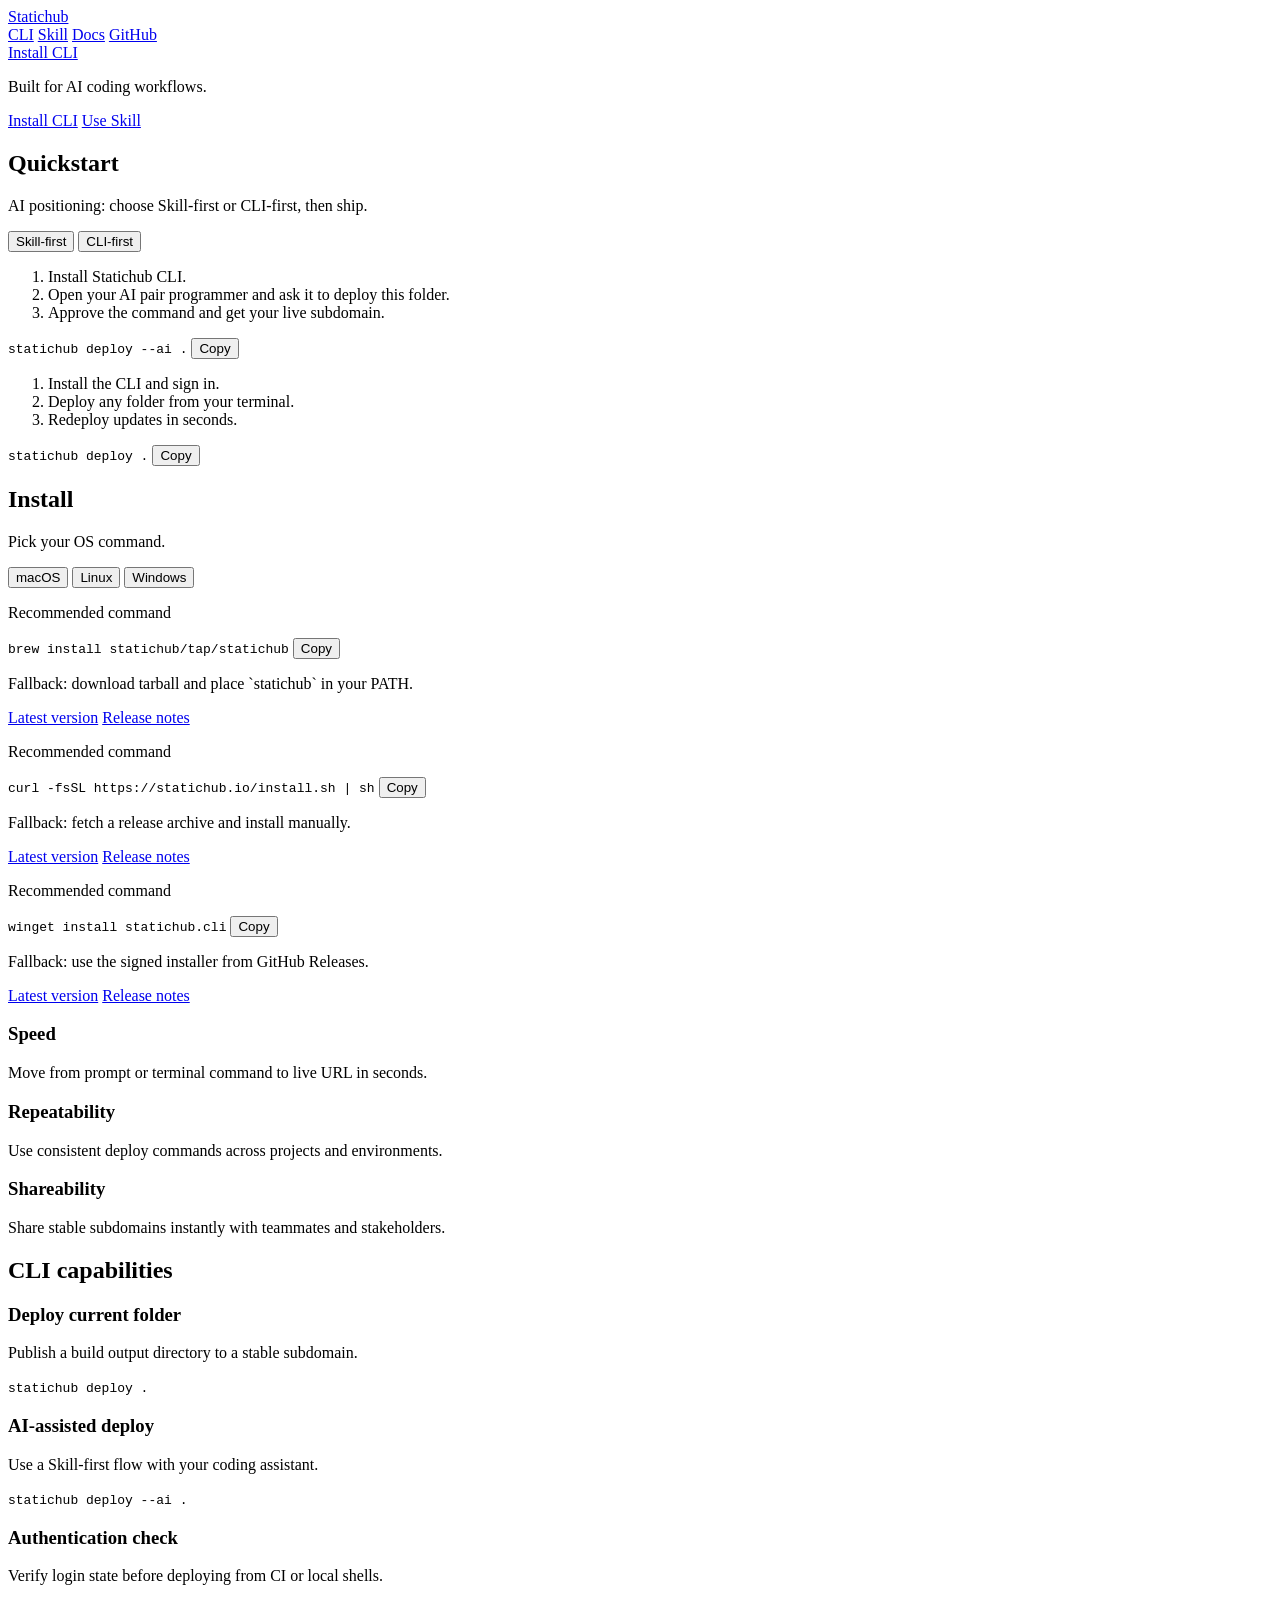
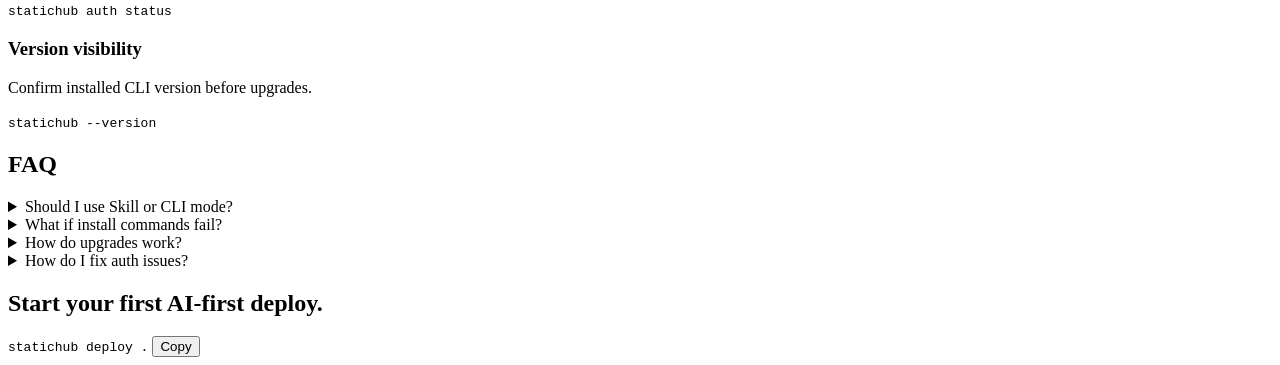
==== server/static/home/index.html @ 561e4739 "feat: align homepage sections with CLI AI design spec" ====
<!doctype html>
<html lang="en">
  <head>
    <meta charset="UTF-8" />
    <meta name="viewport" content="width=device-width, initial-scale=1.0" />
    <title>Statichub | AI-first static deploys from your terminal</title>
    <link rel="stylesheet" href="/__home/home.css" />
  </head>
  <body>
    <header class="site-header">
      <div class="wrap header-inner">
        <a class="brand" href="/">Statichub</a>
        <nav class="top-nav" aria-label="Primary">
          <a href="#capabilities">CLI</a>
          <a href="#quickstart">Skill</a>
          <a href="https://statichub.io/docs">Docs</a>
          <a href="https://github.com/statichubhq/statichub">GitHub</a>
        </nav>
        <a class="header-cta" href="#install">Install CLI</a>
      </div>
    </header>

    <main class="wrap main">
      <section class="intro-strip">
        <p class="intro-line">Built for AI coding workflows.</p>
        <div class="intro-actions">
          <a class="intro-cta intro-cta-primary" href="#install">Install CLI</a>
          <a class="intro-cta intro-cta-secondary" href="#quickstart">Use Skill</a>
        </div>
      </section>

      <section class="panel" id="quickstart">
        <div class="section-head">
          <h2>Quickstart</h2>
          <p>AI positioning: choose Skill-first or CLI-first, then ship.</p>
        </div>

        <div class="tabs" data-tabs="quickstart">
          <div class="tab-list" role="tablist" aria-label="Quickstart path">
            <button class="tab-btn is-active" data-tab-target="skill" role="tab" aria-selected="true">Skill-first</button>
            <button class="tab-btn" data-tab-target="cli" role="tab" aria-selected="false">CLI-first</button>
          </div>

          <article class="tab-panel is-active" data-tab-panel="skill" role="tabpanel">
            <ol>
              <li>Install Statichub CLI.</li>
              <li>Open your AI pair programmer and ask it to deploy this folder.</li>
              <li>Approve the command and get your live subdomain.</li>
            </ol>
            <div class="code-block">
              <code id="quickstart-skill-cmd">statichub deploy --ai .</code>
              <button class="copy-btn" data-copy-target="quickstart-skill-cmd">Copy</button>
            </div>
          </article>

          <article class="tab-panel" data-tab-panel="cli" role="tabpanel">
            <ol>
              <li>Install the CLI and sign in.</li>
              <li>Deploy any folder from your terminal.</li>
              <li>Redeploy updates in seconds.</li>
            </ol>
            <div class="code-block">
              <code id="quickstart-cli-cmd">statichub deploy .</code>
              <button class="copy-btn" data-copy-target="quickstart-cli-cmd">Copy</button>
            </div>
          </article>
        </div>
      </section>

      <section class="panel" id="install">
        <div class="section-head">
          <h2>Install</h2>
          <p>Pick your OS command.</p>
        </div>

        <div class="tabs" data-tabs="install">
          <div class="tab-list" role="tablist" aria-label="Operating system">
            <button class="tab-btn is-active" data-tab-target="macos" role="tab" aria-selected="true">macOS</button>
            <button class="tab-btn" data-tab-target="linux" role="tab" aria-selected="false">Linux</button>
            <button class="tab-btn" data-tab-target="windows" role="tab" aria-selected="false">Windows</button>
          </div>

          <article class="tab-panel is-active" data-tab-panel="macos" role="tabpanel">
            <p class="install-label">Recommended command</p>
            <div class="code-block">
              <code id="install-macos-cmd">brew install statichub/tap/statichub</code>
              <button class="copy-btn" data-copy-target="install-macos-cmd">Copy</button>
            </div>
            <p class="install-fallback">Fallback: download tarball and place `statichub` in your PATH.</p>
            <p class="install-links">
              <a href="https://github.com/statichubhq/statichub/releases/latest">Latest version</a>
              <a href="https://github.com/statichubhq/statichub/releases">Release notes</a>
            </p>
          </article>

          <article class="tab-panel" data-tab-panel="linux" role="tabpanel">
            <p class="install-label">Recommended command</p>
            <div class="code-block">
              <code id="install-linux-cmd">curl -fsSL https://statichub.io/install.sh | sh</code>
              <button class="copy-btn" data-copy-target="install-linux-cmd">Copy</button>
            </div>
            <p class="install-fallback">Fallback: fetch a release archive and install manually.</p>
            <p class="install-links">
              <a href="https://github.com/statichubhq/statichub/releases/latest">Latest version</a>
              <a href="https://github.com/statichubhq/statichub/releases">Release notes</a>
            </p>
          </article>

          <article class="tab-panel" data-tab-panel="windows" role="tabpanel">
            <p class="install-label">Recommended command</p>
            <div class="code-block">
              <code id="install-windows-cmd">winget install statichub.cli</code>
              <button class="copy-btn" data-copy-target="install-windows-cmd">Copy</button>
            </div>
            <p class="install-fallback">Fallback: use the signed installer from GitHub Releases.</p>
            <p class="install-links">
              <a href="https://github.com/statichubhq/statichub/releases/latest">Latest version</a>
              <a href="https://github.com/statichubhq/statichub/releases">Release notes</a>
            </p>
          </article>
        </div>
      </section>

      <section class="values" aria-label="Core values">
        <article class="value-card">
          <h3>Speed</h3>
          <p>Move from prompt or terminal command to live URL in seconds.</p>
        </article>
        <article class="value-card">
          <h3>Repeatability</h3>
          <p>Use consistent deploy commands across projects and environments.</p>
        </article>
        <article class="value-card">
          <h3>Shareability</h3>
          <p>Share stable subdomains instantly with teammates and stakeholders.</p>
        </article>
      </section>

      <section class="capabilities-grid" id="capabilities">
        <div class="section-head">
          <h2>CLI capabilities</h2>
        </div>
        <article class="cap-card">
          <h3>Deploy current folder</h3>
          <p>Publish a build output directory to a stable subdomain.</p>
          <code>statichub deploy .</code>
        </article>
        <article class="cap-card">
          <h3>AI-assisted deploy</h3>
          <p>Use a Skill-first flow with your coding assistant.</p>
          <code>statichub deploy --ai .</code>
        </article>
        <article class="cap-card">
          <h3>Authentication check</h3>
          <p>Verify login state before deploying from CI or local shells.</p>
          <code>statichub auth status</code>
        </article>
        <article class="cap-card">
          <h3>Version visibility</h3>
          <p>Confirm installed CLI version before upgrades.</p>
          <code>statichub --version</code>
        </article>
      </section>

      <section class="panel faq" id="faq">
        <div class="section-head">
          <h2>FAQ</h2>
        </div>
        <details>
          <summary>Should I use Skill or CLI mode?</summary>
          <p>Use Skill for AI pair workflows and CLI for direct terminal-first control.</p>
        </details>
        <details>
          <summary>What if install commands fail?</summary>
          <p>Use each OS panel fallback method, then verify with <code>statichub --version</code>.</p>
        </details>
        <details>
          <summary>How do upgrades work?</summary>
          <p>Re-run your install method or pull the latest release from the release notes page.</p>
        </details>
        <details>
          <summary>How do I fix auth issues?</summary>
          <p>Run <code>statichub auth status</code> and sign in again if your session expired.</p>
        </details>
      </section>

      <section class="final-cta">
        <h2>Start your first AI-first deploy.</h2>
        <div class="code-block">
          <code id="final-cta-cmd">statichub deploy .</code>
          <button class="copy-btn" data-copy-target="final-cta-cmd">Copy</button>
        </div>
      </section>
    </main>

    <script src="/__home/home.js" defer></script>
  </body>
</html>
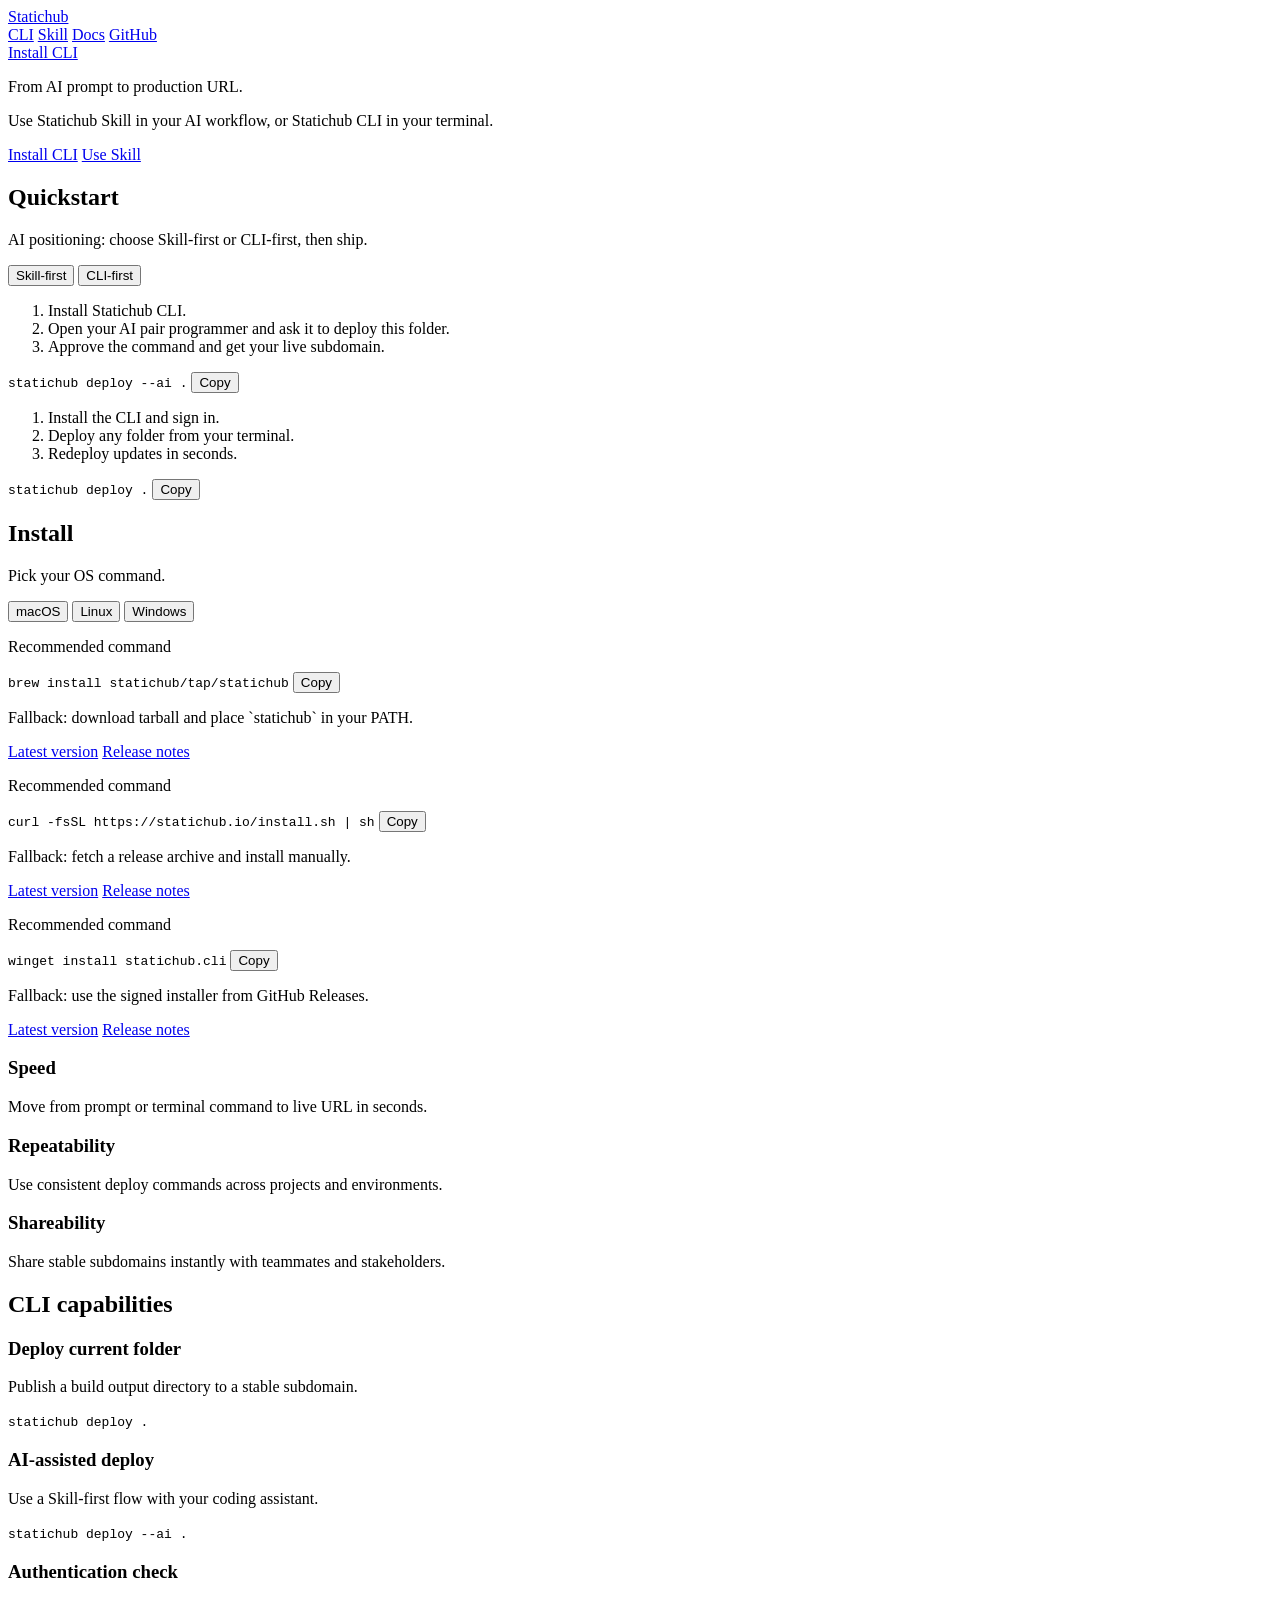
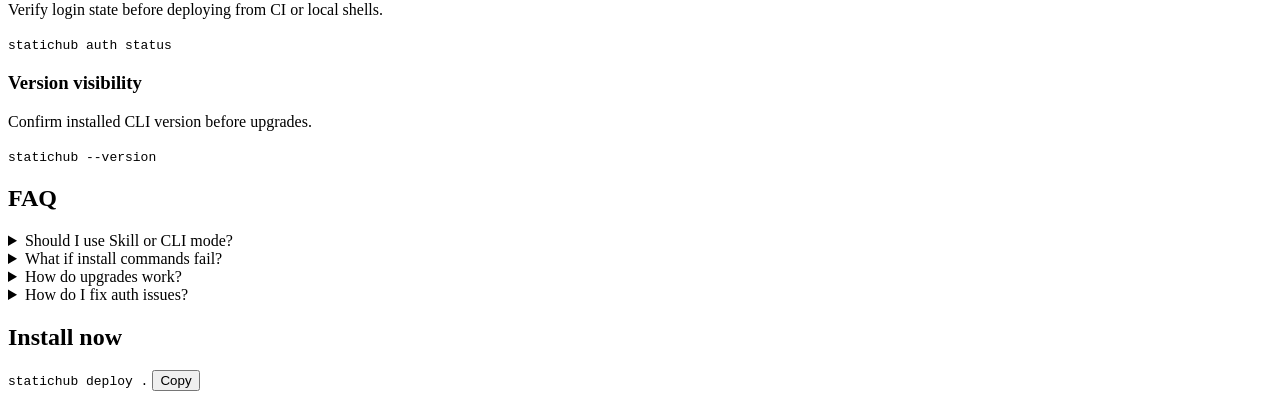
==== commit bd622d9b: "feat: finish homepage spec alignment details" ====
--- a/server/static/home/index.html
+++ b/server/static/home/index.html
@@ -13,8 +13,8 @@
         <nav class="top-nav" aria-label="Primary">
           <a href="#capabilities">CLI</a>
           <a href="#quickstart">Skill</a>
-          <a href="https://statichub.io/docs">Docs</a>
-          <a href="https://github.com/statichubhq/statichub">GitHub</a>
+          <a href="https://statichub.io/docs" target="_blank" rel="noopener noreferrer">Docs</a>
+          <a href="https://github.com/statichubhq/statichub" target="_blank" rel="noopener noreferrer">GitHub</a>
         </nav>
         <a class="header-cta" href="#install">Install CLI</a>
       </div>
@@ -22,7 +22,8 @@
 
     <main class="wrap main">
       <section class="intro-strip">
-        <p class="intro-line">Built for AI coding workflows.</p>
+        <p class="intro-line">From AI prompt to production URL.</p>
+        <p class="intro-subline">Use Statichub Skill in your AI workflow, or Statichub CLI in your terminal.</p>
         <div class="intro-actions">
           <a class="intro-cta intro-cta-primary" href="#install">Install CLI</a>
           <a class="intro-cta intro-cta-secondary" href="#quickstart">Use Skill</a>
@@ -88,8 +89,8 @@
             </div>
             <p class="install-fallback">Fallback: download tarball and place `statichub` in your PATH.</p>
             <p class="install-links">
-              <a href="https://github.com/statichubhq/statichub/releases/latest">Latest version</a>
-              <a href="https://github.com/statichubhq/statichub/releases">Release notes</a>
+              <a href="https://github.com/statichubhq/statichub/releases/latest" target="_blank" rel="noopener noreferrer">Latest version</a>
+              <a href="https://github.com/statichubhq/statichub/releases" target="_blank" rel="noopener noreferrer">Release notes</a>
             </p>
           </article>
 
@@ -101,8 +102,8 @@
             </div>
             <p class="install-fallback">Fallback: fetch a release archive and install manually.</p>
             <p class="install-links">
-              <a href="https://github.com/statichubhq/statichub/releases/latest">Latest version</a>
-              <a href="https://github.com/statichubhq/statichub/releases">Release notes</a>
+              <a href="https://github.com/statichubhq/statichub/releases/latest" target="_blank" rel="noopener noreferrer">Latest version</a>
+              <a href="https://github.com/statichubhq/statichub/releases" target="_blank" rel="noopener noreferrer">Release notes</a>
             </p>
           </article>
 
@@ -114,8 +115,8 @@
             </div>
             <p class="install-fallback">Fallback: use the signed installer from GitHub Releases.</p>
             <p class="install-links">
-              <a href="https://github.com/statichubhq/statichub/releases/latest">Latest version</a>
-              <a href="https://github.com/statichubhq/statichub/releases">Release notes</a>
+              <a href="https://github.com/statichubhq/statichub/releases/latest" target="_blank" rel="noopener noreferrer">Latest version</a>
+              <a href="https://github.com/statichubhq/statichub/releases" target="_blank" rel="noopener noreferrer">Release notes</a>
             </p>
           </article>
         </div>
@@ -185,7 +186,7 @@
       </section>
 
       <section class="final-cta">
-        <h2>Start your first AI-first deploy.</h2>
+        <h2>Install now</h2>
         <div class="code-block">
           <code id="final-cta-cmd">statichub deploy .</code>
           <button class="copy-btn" data-copy-target="final-cta-cmd">Copy</button>
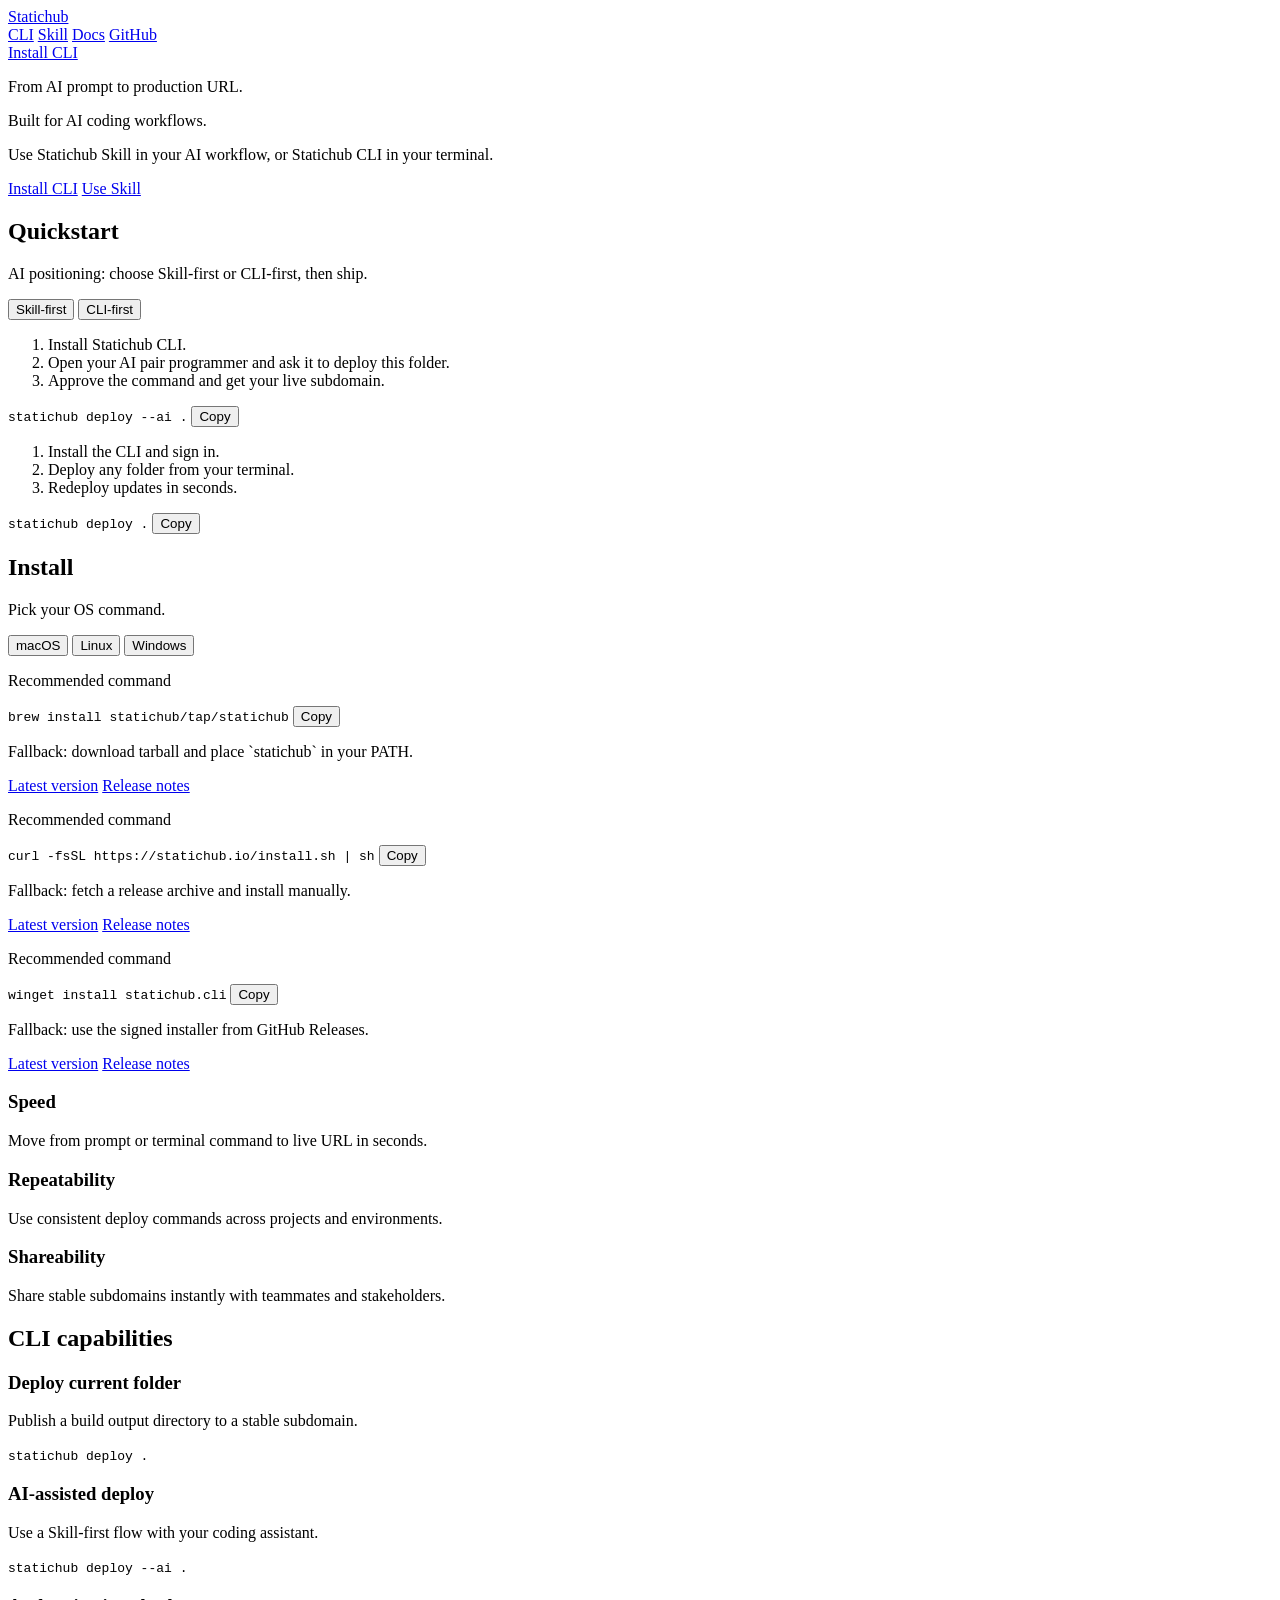
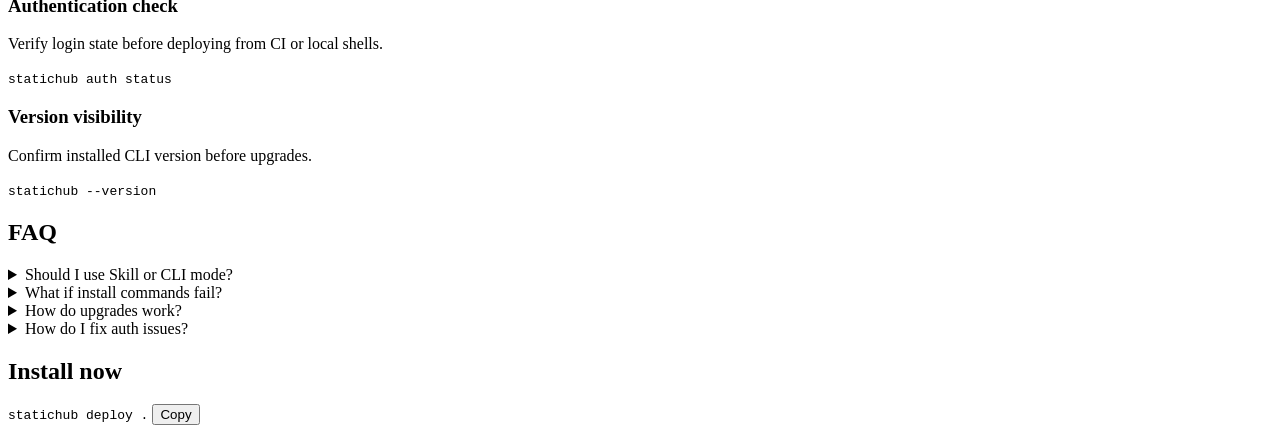
==== commit e2c0463a: "feat: add homepage trust line and analytics hooks" ====
--- a/server/static/home/index.html
+++ b/server/static/home/index.html
@@ -23,10 +23,11 @@
     <main class="wrap main">
       <section class="intro-strip">
         <p class="intro-line">From AI prompt to production URL.</p>
+        <p class="intro-trust">Built for AI coding workflows.</p>
         <p class="intro-subline">Use Statichub Skill in your AI workflow, or Statichub CLI in your terminal.</p>
         <div class="intro-actions">
-          <a class="intro-cta intro-cta-primary" href="#install">Install CLI</a>
-          <a class="intro-cta intro-cta-secondary" href="#quickstart">Use Skill</a>
+          <a class="intro-cta intro-cta-primary" href="#install" data-analytics="install-primary">Install CLI</a>
+          <a class="intro-cta intro-cta-secondary" href="#quickstart" data-analytics="use-skill">Use Skill</a>
         </div>
       </section>
 
@@ -44,9 +45,9 @@
 
           <article class="tab-panel is-active" data-tab-panel="skill" role="tabpanel">
             <ol>
-              <li>Install Statichub CLI.</li>
-              <li>Open your AI pair programmer and ask it to deploy this folder.</li>
-              <li>Approve the command and get your live subdomain.</li>
+              <li data-quickstart-step="1">Install Statichub CLI.</li>
+              <li data-quickstart-step="2">Open your AI pair programmer and ask it to deploy this folder.</li>
+              <li data-quickstart-step="3">Approve the command and get your live subdomain.</li>
             </ol>
             <div class="code-block">
               <code id="quickstart-skill-cmd">statichub deploy --ai .</code>
@@ -56,9 +57,9 @@
 
           <article class="tab-panel" data-tab-panel="cli" role="tabpanel">
             <ol>
-              <li>Install the CLI and sign in.</li>
-              <li>Deploy any folder from your terminal.</li>
-              <li>Redeploy updates in seconds.</li>
+              <li data-quickstart-step="1">Install the CLI and sign in.</li>
+              <li data-quickstart-step="2">Deploy any folder from your terminal.</li>
+              <li data-quickstart-step="3">Redeploy updates in seconds.</li>
             </ol>
             <div class="code-block">
               <code id="quickstart-cli-cmd">statichub deploy .</code>
@@ -85,7 +86,7 @@
             <p class="install-label">Recommended command</p>
             <div class="code-block">
               <code id="install-macos-cmd">brew install statichub/tap/statichub</code>
-              <button class="copy-btn" data-copy-target="install-macos-cmd">Copy</button>
+              <button class="copy-btn" data-copy-target="install-macos-cmd" data-os="macos">Copy</button>
             </div>
             <p class="install-fallback">Fallback: download tarball and place `statichub` in your PATH.</p>
             <p class="install-links">
@@ -98,7 +99,7 @@
             <p class="install-label">Recommended command</p>
             <div class="code-block">
               <code id="install-linux-cmd">curl -fsSL https://statichub.io/install.sh | sh</code>
-              <button class="copy-btn" data-copy-target="install-linux-cmd">Copy</button>
+              <button class="copy-btn" data-copy-target="install-linux-cmd" data-os="linux">Copy</button>
             </div>
             <p class="install-fallback">Fallback: fetch a release archive and install manually.</p>
             <p class="install-links">
@@ -111,7 +112,7 @@
             <p class="install-label">Recommended command</p>
             <div class="code-block">
               <code id="install-windows-cmd">winget install statichub.cli</code>
-              <button class="copy-btn" data-copy-target="install-windows-cmd">Copy</button>
+              <button class="copy-btn" data-copy-target="install-windows-cmd" data-os="windows">Copy</button>
             </div>
             <p class="install-fallback">Fallback: use the signed installer from GitHub Releases.</p>
             <p class="install-links">
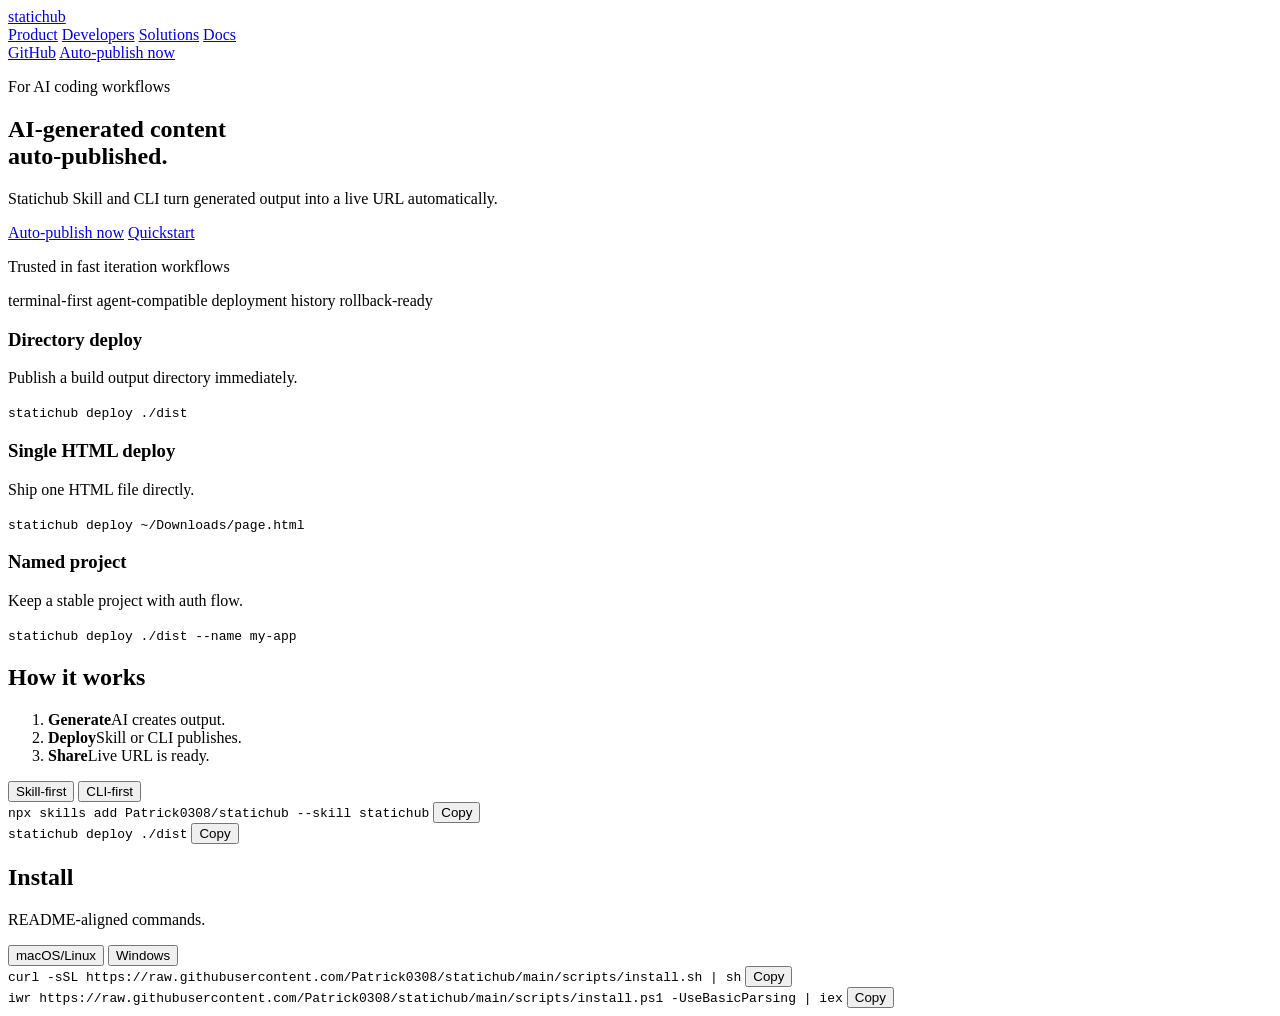
==== commit 9a2be789: "feat: redesign homepage and fix localhost host parsing" ====
--- a/server/static/home/index.html
+++ b/server/static/home/index.html
@@ -3,40 +3,80 @@
   <head>
     <meta charset="UTF-8" />
     <meta name="viewport" content="width=device-width, initial-scale=1.0" />
-    <title>Statichub | AI-first static deploys from your terminal</title>
+    <title>Statichub | AI-generated content, auto-published</title>
     <link rel="stylesheet" href="/__home/home.css" />
   </head>
   <body>
     <header class="site-header">
       <div class="wrap header-inner">
-        <a class="brand" href="/">Statichub</a>
+        <a class="brand" href="/">statichub</a>
         <nav class="top-nav" aria-label="Primary">
-          <a href="#capabilities">CLI</a>
-          <a href="#quickstart">Skill</a>
-          <a href="https://statichub.io/docs" target="_blank" rel="noopener noreferrer">Docs</a>
-          <a href="https://github.com/statichubhq/statichub" target="_blank" rel="noopener noreferrer">GitHub</a>
+          <a href="#how">Product</a>
+          <a href="#install">Developers</a>
+          <a href="#capabilities">Solutions</a>
+          <a href="https://github.com/Patrick0308/statichub#readme" target="_blank" rel="noopener noreferrer">Docs</a>
         </nav>
-        <a class="header-cta" href="#install">Install CLI</a>
+        <div class="header-actions">
+          <a class="btn btn-ghost" href="https://github.com/Patrick0308/statichub" target="_blank" rel="noopener noreferrer">GitHub</a>
+          <a class="btn btn-primary" href="#install" data-analytics="install-primary">Auto-publish now</a>
+        </div>
       </div>
     </header>
 
-    <main class="wrap main">
-      <section class="intro-strip">
-        <p class="intro-line">From AI prompt to production URL.</p>
-        <p class="intro-trust">Built for AI coding workflows.</p>
-        <p class="intro-subline">Use Statichub Skill in your AI workflow, or Statichub CLI in your terminal.</p>
-        <div class="intro-actions">
-          <a class="intro-cta intro-cta-primary" href="#install" data-analytics="install-primary">Install CLI</a>
-          <a class="intro-cta intro-cta-secondary" href="#quickstart" data-analytics="use-skill">Use Skill</a>
+    <main>
+      <section class="hero wrap" id="hero">
+        <p class="hero-pill">For AI coding workflows</p>
+        <h1>
+          AI-generated content<br />
+          <span>auto-published.</span>
+        </h1>
+        <p class="hero-sub">Statichub Skill and CLI turn generated output into a live URL automatically.</p>
+        <div class="hero-actions">
+          <a class="btn btn-primary" href="#install" data-analytics="install-primary">Auto-publish now</a>
+          <a class="btn btn-outline" href="#quickstart" data-analytics="use-skill">Quickstart</a>
         </div>
       </section>
 
-      <section class="panel" id="quickstart">
-        <div class="section-head">
-          <h2>Quickstart</h2>
-          <p>AI positioning: choose Skill-first or CLI-first, then ship.</p>
+      <section class="logo-row wrap" aria-label="Trust line">
+        <p>Trusted in fast iteration workflows</p>
+        <div class="logo-list">
+          <span>terminal-first</span>
+          <span>agent-compatible</span>
+          <span>deployment history</span>
+          <span>rollback-ready</span>
         </div>
+      </section>
 
+      <section class="feature-grid wrap" id="capabilities">
+        <article class="feature-card">
+          <h3>Directory deploy</h3>
+          <p>Publish a build output directory immediately.</p>
+          <code>statichub deploy ./dist</code>
+        </article>
+        <article class="feature-card">
+          <h3>Single HTML deploy</h3>
+          <p>Ship one HTML file directly.</p>
+          <code>statichub deploy ~/Downloads/page.html</code>
+        </article>
+        <article class="feature-card">
+          <h3>Named project</h3>
+          <p>Keep a stable project with auth flow.</p>
+          <code>statichub deploy ./dist --name my-app</code>
+        </article>
+      </section>
+
+      <section class="section wrap" id="how">
+        <div class="section-head compact">
+          <h2>How it works</h2>
+        </div>
+        <ol class="flow">
+          <li data-quickstart-step="1"><strong>Generate</strong><span>AI creates output.</span></li>
+          <li data-quickstart-step="2"><strong>Deploy</strong><span>Skill or CLI publishes.</span></li>
+          <li data-quickstart-step="3"><strong>Share</strong><span>Live URL is ready.</span></li>
+        </ol>
+      </section>
+
+      <section class="section wrap" id="quickstart">
         <div class="tabs" data-tabs="quickstart">
           <div class="tab-list" role="tablist" aria-label="Quickstart path">
             <button class="tab-btn is-active" data-tab-target="skill" role="tab" aria-selected="true">Skill-first</button>
@@ -44,153 +84,46 @@
           </div>
 
           <article class="tab-panel is-active" data-tab-panel="skill" role="tabpanel">
-            <ol>
-              <li data-quickstart-step="1">Install Statichub CLI.</li>
-              <li data-quickstart-step="2">Open your AI pair programmer and ask it to deploy this folder.</li>
-              <li data-quickstart-step="3">Approve the command and get your live subdomain.</li>
-            </ol>
-            <div class="code-block">
-              <code id="quickstart-skill-cmd">statichub deploy --ai .</code>
+            <div class="code-block single">
+              <code id="quickstart-skill-cmd">npx skills add Patrick0308/statichub --skill statichub</code>
               <button class="copy-btn" data-copy-target="quickstart-skill-cmd">Copy</button>
             </div>
           </article>
 
           <article class="tab-panel" data-tab-panel="cli" role="tabpanel">
-            <ol>
-              <li data-quickstart-step="1">Install the CLI and sign in.</li>
-              <li data-quickstart-step="2">Deploy any folder from your terminal.</li>
-              <li data-quickstart-step="3">Redeploy updates in seconds.</li>
-            </ol>
-            <div class="code-block">
-              <code id="quickstart-cli-cmd">statichub deploy .</code>
+            <div class="code-block single">
+              <code id="quickstart-cli-cmd">statichub deploy ./dist</code>
               <button class="copy-btn" data-copy-target="quickstart-cli-cmd">Copy</button>
             </div>
           </article>
         </div>
       </section>
 
-      <section class="panel" id="install">
-        <div class="section-head">
+      <section class="section wrap" id="install">
+        <div class="section-head compact">
           <h2>Install</h2>
-          <p>Pick your OS command.</p>
+          <p>README-aligned commands.</p>
         </div>
 
         <div class="tabs" data-tabs="install">
           <div class="tab-list" role="tablist" aria-label="Operating system">
-            <button class="tab-btn is-active" data-tab-target="macos" role="tab" aria-selected="true">macOS</button>
-            <button class="tab-btn" data-tab-target="linux" role="tab" aria-selected="false">Linux</button>
+            <button class="tab-btn is-active" data-tab-target="macos" role="tab" aria-selected="true">macOS/Linux</button>
             <button class="tab-btn" data-tab-target="windows" role="tab" aria-selected="false">Windows</button>
           </div>
 
           <article class="tab-panel is-active" data-tab-panel="macos" role="tabpanel">
-            <p class="install-label">Recommended command</p>
-            <div class="code-block">
-              <code id="install-macos-cmd">brew install statichub/tap/statichub</code>
+            <div class="code-block single">
+              <code id="install-macos-cmd">curl -sSL https://raw.githubusercontent.com/Patrick0308/statichub/main/scripts/install.sh | sh</code>
               <button class="copy-btn" data-copy-target="install-macos-cmd" data-os="macos">Copy</button>
             </div>
-            <p class="install-fallback">Fallback: download tarball and place `statichub` in your PATH.</p>
-            <p class="install-links">
-              <a href="https://github.com/statichubhq/statichub/releases/latest" target="_blank" rel="noopener noreferrer">Latest version</a>
-              <a href="https://github.com/statichubhq/statichub/releases" target="_blank" rel="noopener noreferrer">Release notes</a>
-            </p>
-          </article>
-
-          <article class="tab-panel" data-tab-panel="linux" role="tabpanel">
-            <p class="install-label">Recommended command</p>
-            <div class="code-block">
-              <code id="install-linux-cmd">curl -fsSL https://statichub.io/install.sh | sh</code>
-              <button class="copy-btn" data-copy-target="install-linux-cmd" data-os="linux">Copy</button>
-            </div>
-            <p class="install-fallback">Fallback: fetch a release archive and install manually.</p>
-            <p class="install-links">
-              <a href="https://github.com/statichubhq/statichub/releases/latest" target="_blank" rel="noopener noreferrer">Latest version</a>
-              <a href="https://github.com/statichubhq/statichub/releases" target="_blank" rel="noopener noreferrer">Release notes</a>
-            </p>
           </article>
 
           <article class="tab-panel" data-tab-panel="windows" role="tabpanel">
-            <p class="install-label">Recommended command</p>
-            <div class="code-block">
-              <code id="install-windows-cmd">winget install statichub.cli</code>
+            <div class="code-block single">
+              <code id="install-windows-cmd">iwr https://raw.githubusercontent.com/Patrick0308/statichub/main/scripts/install.ps1 -UseBasicParsing | iex</code>
               <button class="copy-btn" data-copy-target="install-windows-cmd" data-os="windows">Copy</button>
             </div>
-            <p class="install-fallback">Fallback: use the signed installer from GitHub Releases.</p>
-            <p class="install-links">
-              <a href="https://github.com/statichubhq/statichub/releases/latest" target="_blank" rel="noopener noreferrer">Latest version</a>
-              <a href="https://github.com/statichubhq/statichub/releases" target="_blank" rel="noopener noreferrer">Release notes</a>
-            </p>
           </article>
-        </div>
-      </section>
-
-      <section class="values" aria-label="Core values">
-        <article class="value-card">
-          <h3>Speed</h3>
-          <p>Move from prompt or terminal command to live URL in seconds.</p>
-        </article>
-        <article class="value-card">
-          <h3>Repeatability</h3>
-          <p>Use consistent deploy commands across projects and environments.</p>
-        </article>
-        <article class="value-card">
-          <h3>Shareability</h3>
-          <p>Share stable subdomains instantly with teammates and stakeholders.</p>
-        </article>
-      </section>
-
-      <section class="capabilities-grid" id="capabilities">
-        <div class="section-head">
-          <h2>CLI capabilities</h2>
-        </div>
-        <article class="cap-card">
-          <h3>Deploy current folder</h3>
-          <p>Publish a build output directory to a stable subdomain.</p>
-          <code>statichub deploy .</code>
-        </article>
-        <article class="cap-card">
-          <h3>AI-assisted deploy</h3>
-          <p>Use a Skill-first flow with your coding assistant.</p>
-          <code>statichub deploy --ai .</code>
-        </article>
-        <article class="cap-card">
-          <h3>Authentication check</h3>
-          <p>Verify login state before deploying from CI or local shells.</p>
-          <code>statichub auth status</code>
-        </article>
-        <article class="cap-card">
-          <h3>Version visibility</h3>
-          <p>Confirm installed CLI version before upgrades.</p>
-          <code>statichub --version</code>
-        </article>
-      </section>
-
-      <section class="panel faq" id="faq">
-        <div class="section-head">
-          <h2>FAQ</h2>
-        </div>
-        <details>
-          <summary>Should I use Skill or CLI mode?</summary>
-          <p>Use Skill for AI pair workflows and CLI for direct terminal-first control.</p>
-        </details>
-        <details>
-          <summary>What if install commands fail?</summary>
-          <p>Use each OS panel fallback method, then verify with <code>statichub --version</code>.</p>
-        </details>
-        <details>
-          <summary>How do upgrades work?</summary>
-          <p>Re-run your install method or pull the latest release from the release notes page.</p>
-        </details>
-        <details>
-          <summary>How do I fix auth issues?</summary>
-          <p>Run <code>statichub auth status</code> and sign in again if your session expired.</p>
-        </details>
-      </section>
-
-      <section class="final-cta">
-        <h2>Install now</h2>
-        <div class="code-block">
-          <code id="final-cta-cmd">statichub deploy .</code>
-          <button class="copy-btn" data-copy-target="final-cta-cmd">Copy</button>
         </div>
       </section>
     </main>
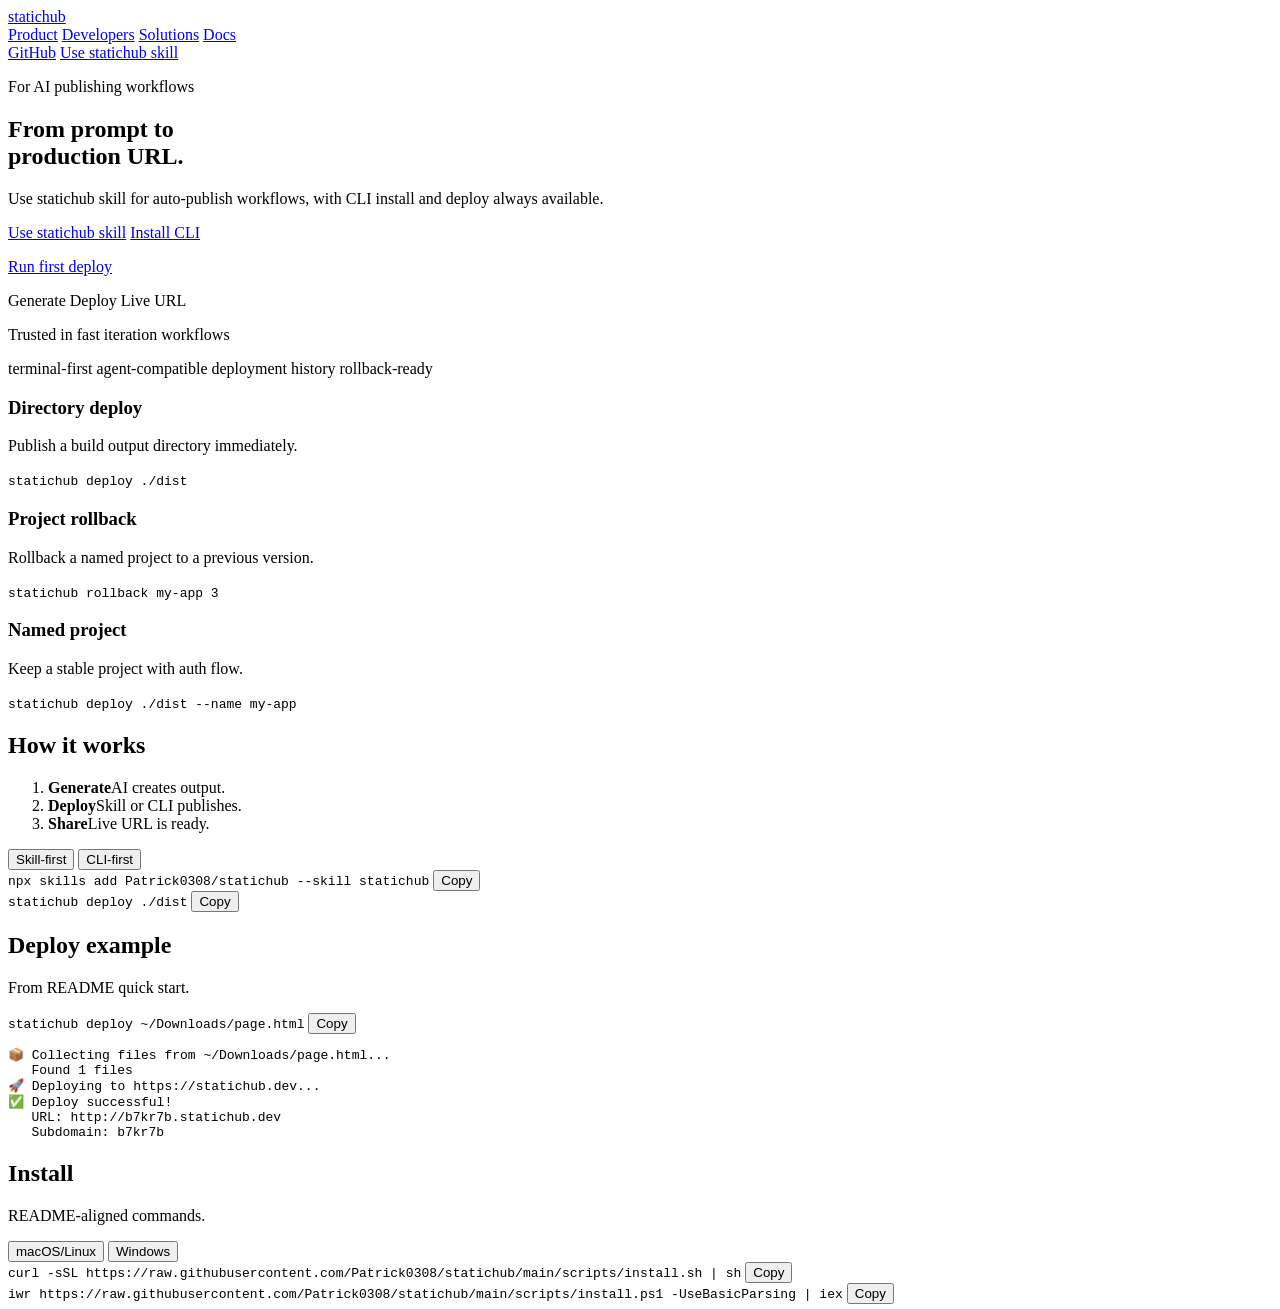
==== commit 72852683: "Refresh homepage header and hero with Editorial AI style" ====
--- a/server/static/home/index.html
+++ b/server/static/home/index.html
@@ -18,22 +18,30 @@
         </nav>
         <div class="header-actions">
           <a class="btn btn-ghost" href="https://github.com/Patrick0308/statichub" target="_blank" rel="noopener noreferrer">GitHub</a>
-          <a class="btn btn-primary" href="#install" data-analytics="install-primary">Auto-publish now</a>
+          <a class="btn btn-primary" href="#quickstart" data-analytics="install-primary">Use statichub skill</a>
         </div>
       </div>
     </header>
 
     <main>
       <section class="hero wrap" id="hero">
-        <p class="hero-pill">For AI coding workflows</p>
+        <p class="hero-pill">For AI publishing workflows</p>
         <h1>
-          AI-generated content<br />
-          <span>auto-published.</span>
+          From prompt to<br />
+          <span>production URL.</span>
         </h1>
-        <p class="hero-sub">Statichub Skill and CLI turn generated output into a live URL automatically.</p>
+        <p class="hero-sub">Use statichub skill for auto-publish workflows, with CLI install and deploy always available.</p>
         <div class="hero-actions">
-          <a class="btn btn-primary" href="#install" data-analytics="install-primary">Auto-publish now</a>
-          <a class="btn btn-outline" href="#quickstart" data-analytics="use-skill">Quickstart</a>
+          <a class="btn btn-primary" href="#quickstart" data-analytics="use-skill">Use statichub skill</a>
+          <a class="btn btn-outline" href="#install" data-analytics="install-primary">Install CLI</a>
+        </div>
+        <p class="hero-tertiary">
+          <a href="#deploy-example" data-analytics="run-first-deploy">Run first deploy</a>
+        </p>
+        <div class="hero-flow" aria-hidden="true">
+          <span>Generate</span>
+          <span>Deploy</span>
+          <span>Live URL</span>
         </div>
       </section>
 
@@ -54,9 +62,9 @@
           <code>statichub deploy ./dist</code>
         </article>
         <article class="feature-card">
-          <h3>Single HTML deploy</h3>
-          <p>Ship one HTML file directly.</p>
-          <code>statichub deploy ~/Downloads/page.html</code>
+          <h3>Project rollback</h3>
+          <p>Rollback a named project to a previous version.</p>
+          <code>statichub rollback my-app 3</code>
         </article>
         <article class="feature-card">
           <h3>Named project</h3>
@@ -99,6 +107,23 @@
         </div>
       </section>
 
+      <section class="section wrap" id="deploy-example">
+        <div class="section-head compact">
+          <h2>Deploy example</h2>
+          <p>From README quick start.</p>
+        </div>
+        <div class="code-block single">
+          <code id="deploy-example-cmd">statichub deploy ~/Downloads/page.html</code>
+          <button class="copy-btn" data-copy-target="deploy-example-cmd">Copy</button>
+        </div>
+        <pre class="output-block"><code>📦 Collecting files from ~/Downloads/page.html...
+   Found 1 files
+🚀 Deploying to https://statichub.dev...
+✅ Deploy successful!
+   URL: http://b7kr7b.statichub.dev
+   Subdomain: b7kr7b</code></pre>
+      </section>
+
       <section class="section wrap" id="install">
         <div class="section-head compact">
           <h2>Install</h2>
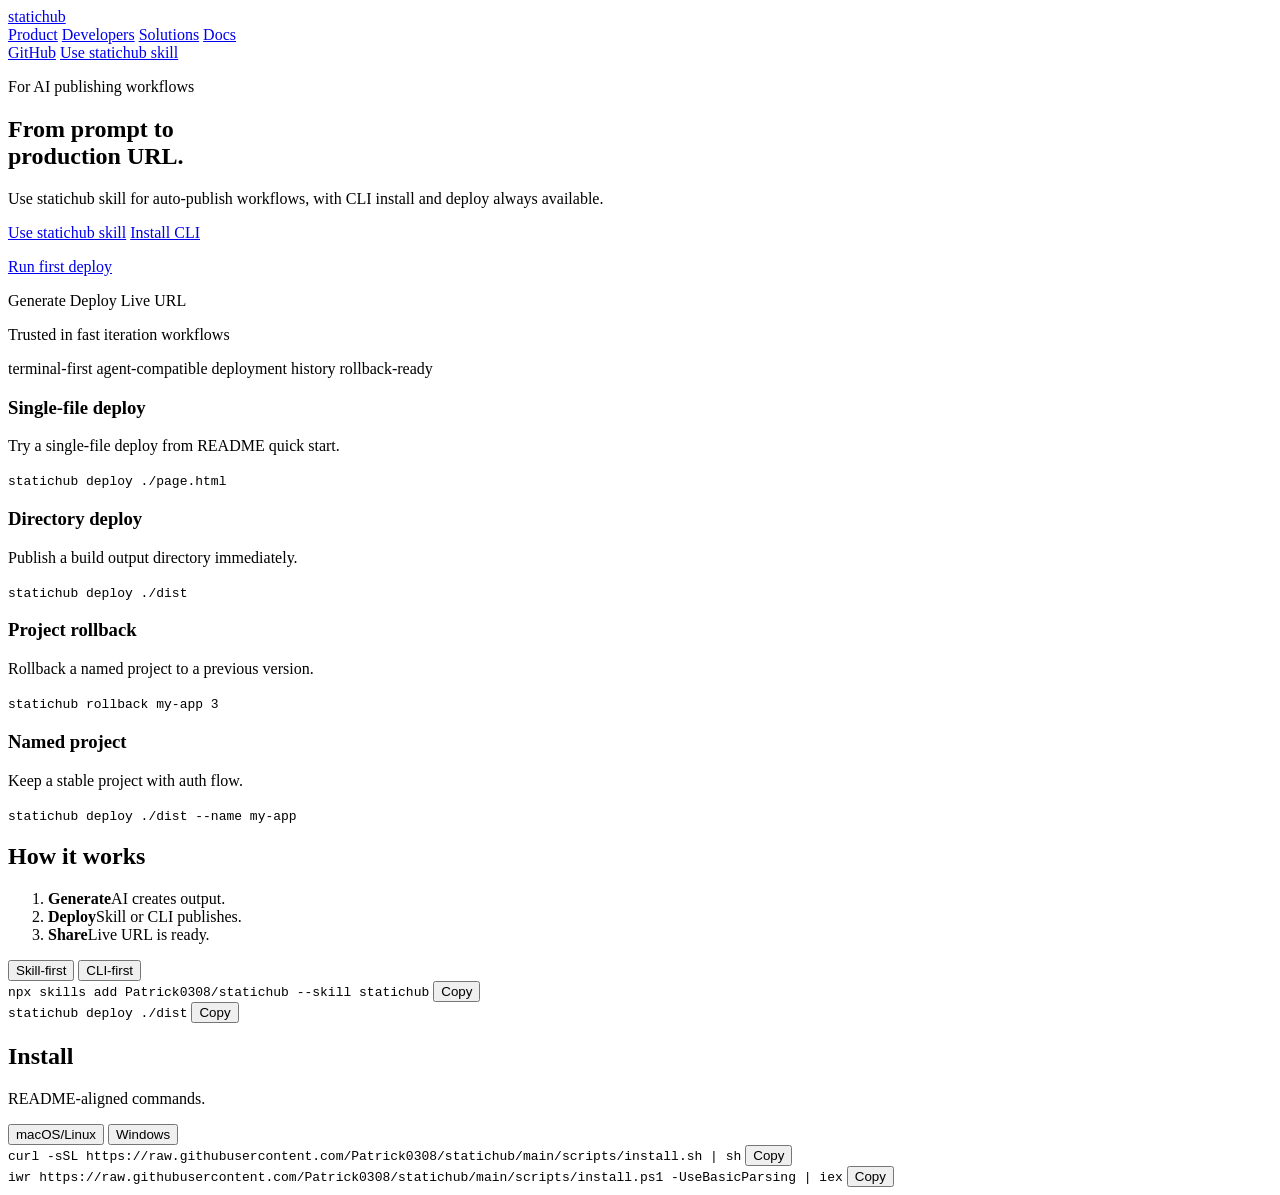
==== commit 5f41447c: "Polish homepage capability cards and command formatting" ====
--- a/server/static/home/index.html
+++ b/server/static/home/index.html
@@ -4,7 +4,15 @@
     <meta charset="UTF-8" />
     <meta name="viewport" content="width=device-width, initial-scale=1.0" />
     <title>Statichub | AI-generated content, auto-published</title>
-    <link rel="stylesheet" href="/__home/home.css" />
+    <link rel="stylesheet" id="home-style" href="/__home/home.css" />
+    <script>
+      (function () {
+        if (window.location.protocol === "file:") {
+          var style = document.getElementById("home-style");
+          if (style) style.href = "home.css";
+        }
+      })();
+    </script>
   </head>
   <body>
     <header class="site-header">
@@ -56,6 +64,11 @@
       </section>
 
       <section class="feature-grid wrap" id="capabilities">
+        <article class="feature-card" id="deploy-example">
+          <h3>Single-file deploy</h3>
+          <p>Try a single-file deploy from README quick start.</p>
+          <code>statichub deploy ./page.html</code>
+        </article>
         <article class="feature-card">
           <h3>Directory deploy</h3>
           <p>Publish a build output directory immediately.</p>
@@ -107,23 +120,6 @@
         </div>
       </section>
 
-      <section class="section wrap" id="deploy-example">
-        <div class="section-head compact">
-          <h2>Deploy example</h2>
-          <p>From README quick start.</p>
-        </div>
-        <div class="code-block single">
-          <code id="deploy-example-cmd">statichub deploy ~/Downloads/page.html</code>
-          <button class="copy-btn" data-copy-target="deploy-example-cmd">Copy</button>
-        </div>
-        <pre class="output-block"><code>📦 Collecting files from ~/Downloads/page.html...
-   Found 1 files
-🚀 Deploying to https://statichub.dev...
-✅ Deploy successful!
-   URL: http://b7kr7b.statichub.dev
-   Subdomain: b7kr7b</code></pre>
-      </section>
-
       <section class="section wrap" id="install">
         <div class="section-head compact">
           <h2>Install</h2>
@@ -153,6 +149,13 @@
       </section>
     </main>
 
-    <script src="/__home/home.js" defer></script>
+    <script>
+      (function () {
+        var script = document.createElement("script");
+        script.defer = true;
+        script.src = window.location.protocol === "file:" ? "home.js" : "/__home/home.js";
+        document.body.appendChild(script);
+      })();
+    </script>
   </body>
 </html>
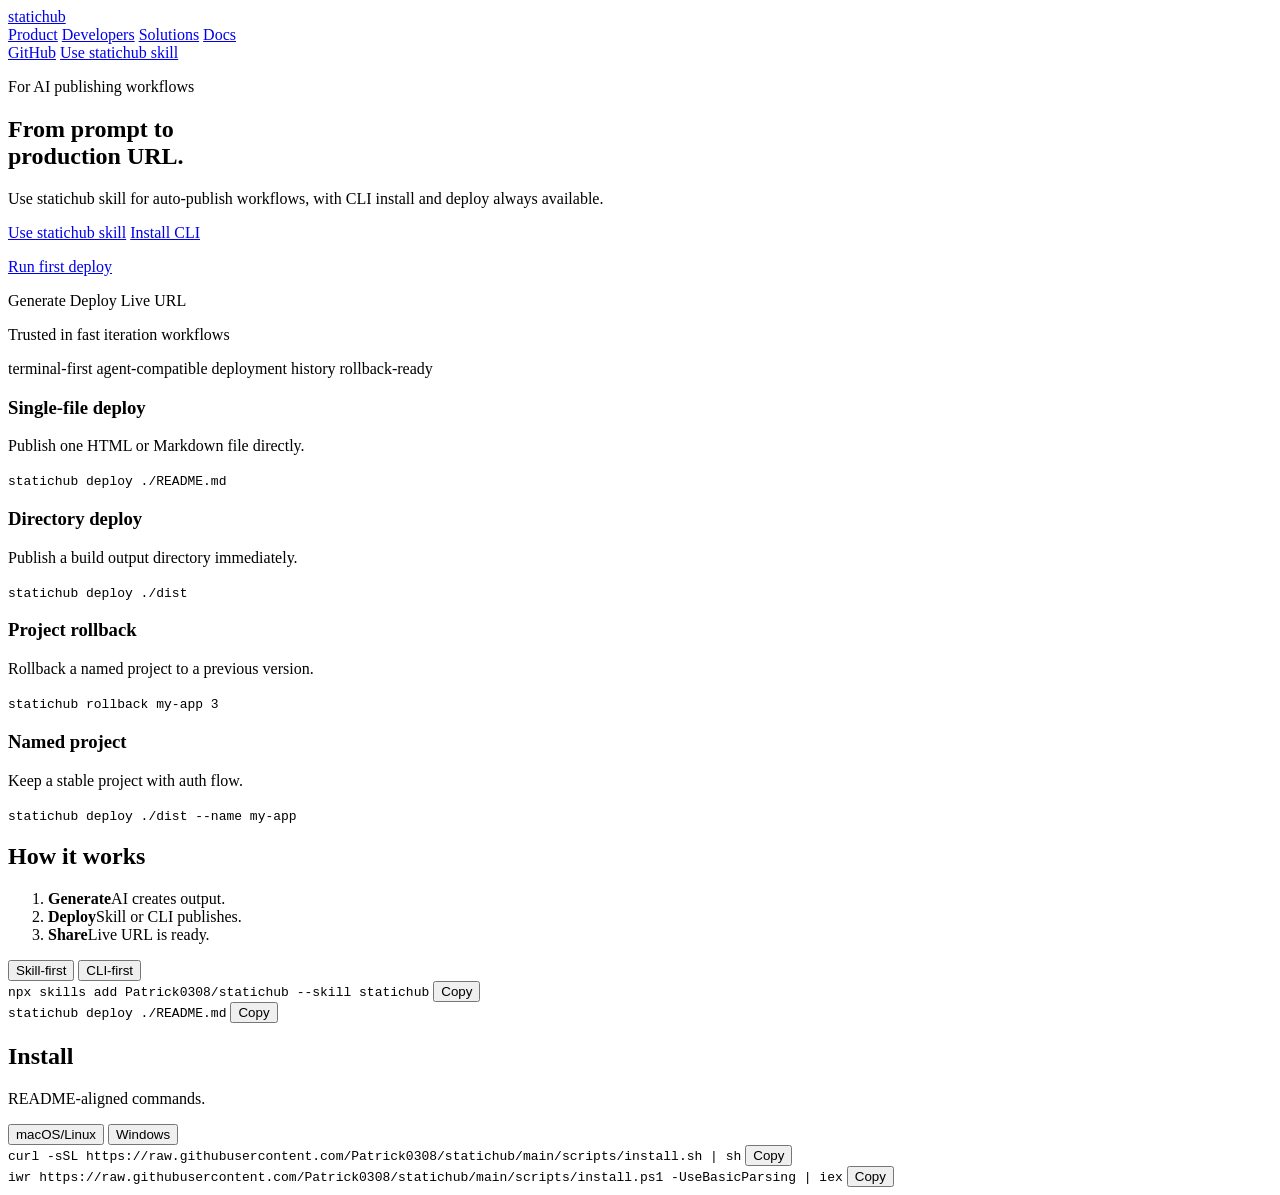
==== commit 2454fef9: "Update homepage single-file deploy example" ====
--- a/server/static/home/index.html
+++ b/server/static/home/index.html
@@ -66,8 +66,8 @@
       <section class="feature-grid wrap" id="capabilities">
         <article class="feature-card" id="deploy-example">
           <h3>Single-file deploy</h3>
-          <p>Try a single-file deploy from README quick start.</p>
-          <code>statichub deploy ./page.html</code>
+          <p>Publish one HTML or Markdown file directly.</p>
+          <code>statichub deploy ./README.md</code>
         </article>
         <article class="feature-card">
           <h3>Directory deploy</h3>
@@ -113,7 +113,7 @@
 
           <article class="tab-panel" data-tab-panel="cli" role="tabpanel">
             <div class="code-block single">
-              <code id="quickstart-cli-cmd">statichub deploy ./dist</code>
+              <code id="quickstart-cli-cmd">statichub deploy ./README.md</code>
               <button class="copy-btn" data-copy-target="quickstart-cli-cmd">Copy</button>
             </div>
           </article>
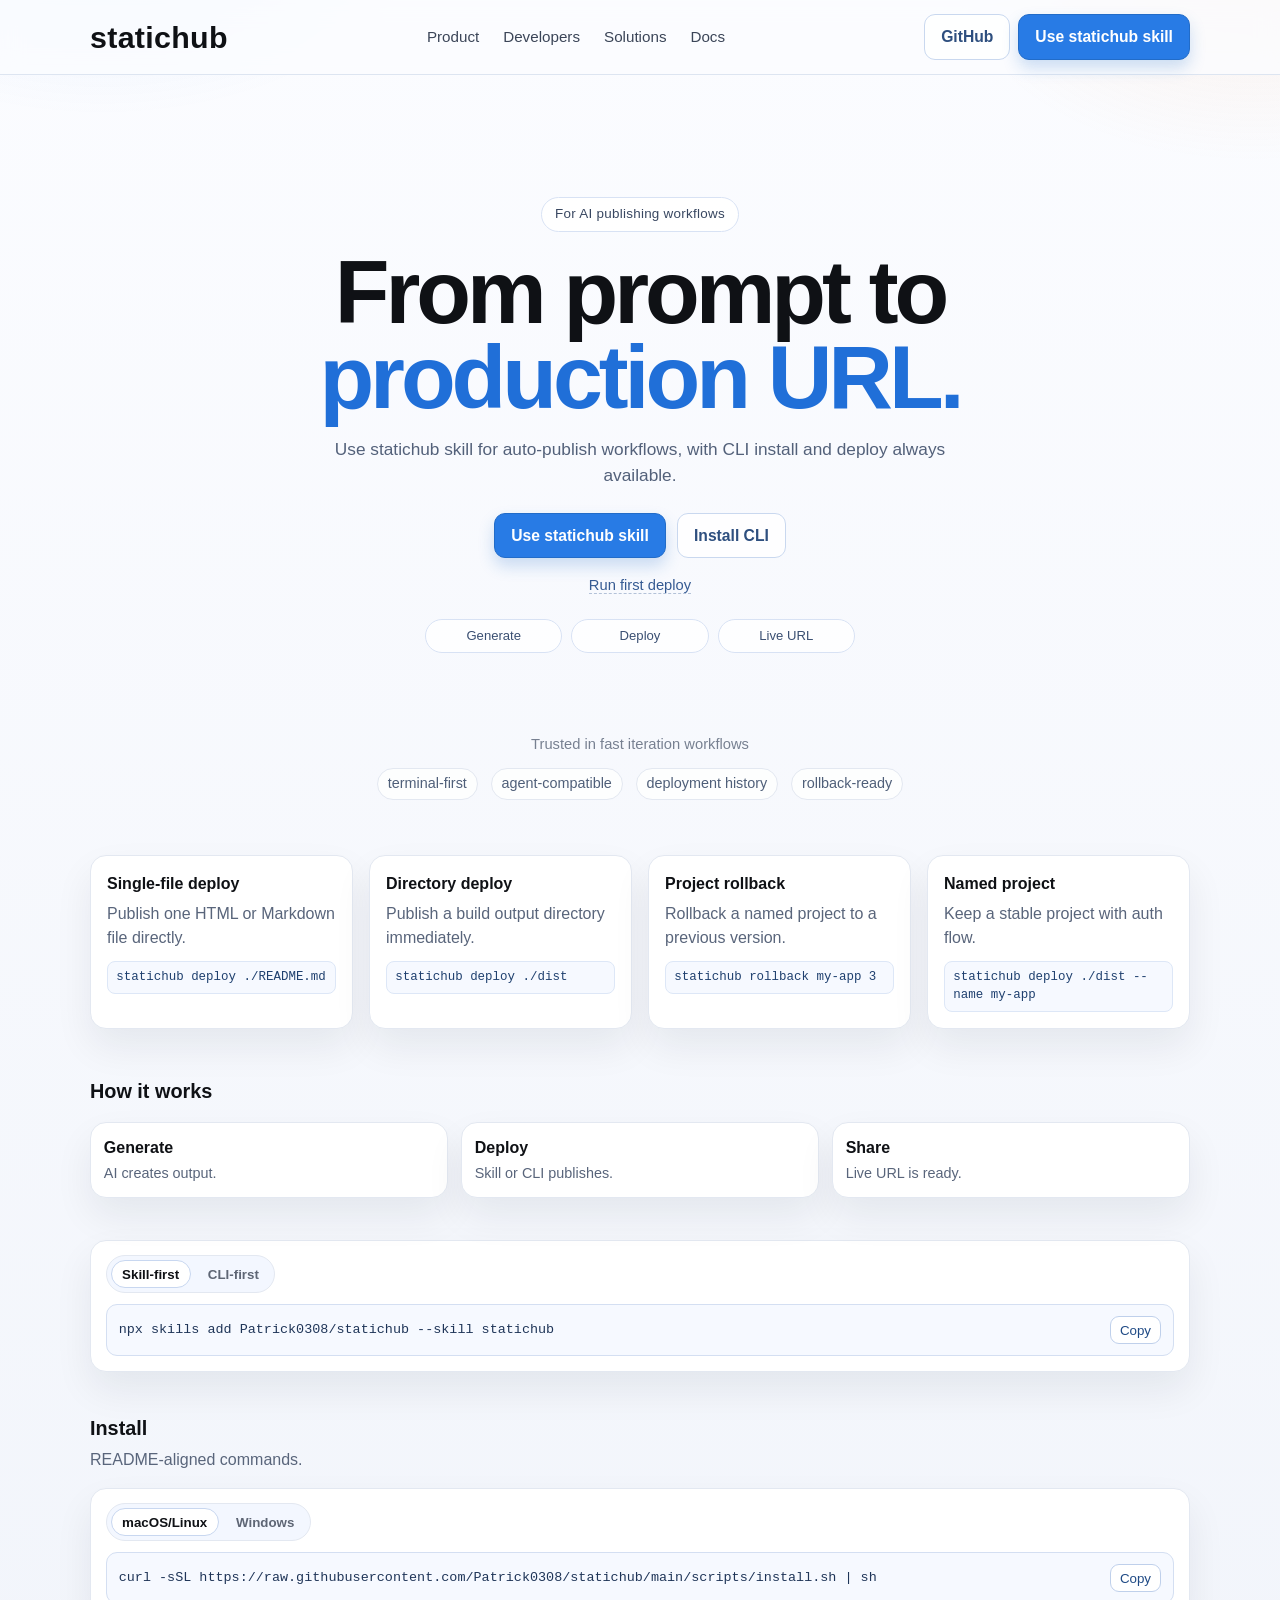
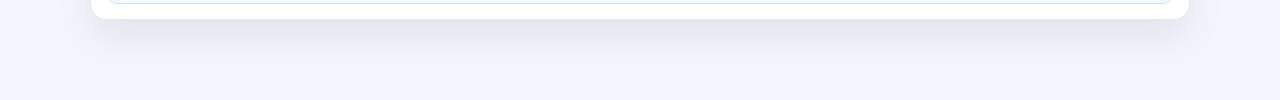
==== commit b3b1ddb7: "Fix homepage CLI tab initialization" ====
--- a/server/static/home/index.html
+++ b/server/static/home/index.html
@@ -7,10 +7,20 @@
     <link rel="stylesheet" id="home-style" href="/__home/home.css" />
     <script>
       (function () {
+        var style = document.getElementById("home-style");
+        if (!style) return;
+
         if (window.location.protocol === "file:") {
-          var style = document.getElementById("home-style");
-          if (style) style.href = "home.css";
+          style.href = "home.css";
+          return;
         }
+
+        style.addEventListener("error", function () {
+          if (!style.dataset.fallbackApplied) {
+            style.dataset.fallbackApplied = "true";
+            style.href = "home.css";
+          }
+        });
       })();
     </script>
   </head>
@@ -151,10 +161,22 @@
 
     <script>
       (function () {
-        var script = document.createElement("script");
-        script.defer = true;
-        script.src = window.location.protocol === "file:" ? "home.js" : "/__home/home.js";
-        document.body.appendChild(script);
+        function loadScript(src, onError) {
+          var script = document.createElement("script");
+          script.defer = true;
+          script.src = src;
+          if (onError) script.addEventListener("error", onError, { once: true });
+          document.body.appendChild(script);
+        }
+
+        if (window.location.protocol === "file:") {
+          loadScript("home.js");
+          return;
+        }
+
+        loadScript("/__home/home.js", function () {
+          loadScript("home.js");
+        });
       })();
     </script>
   </body>
